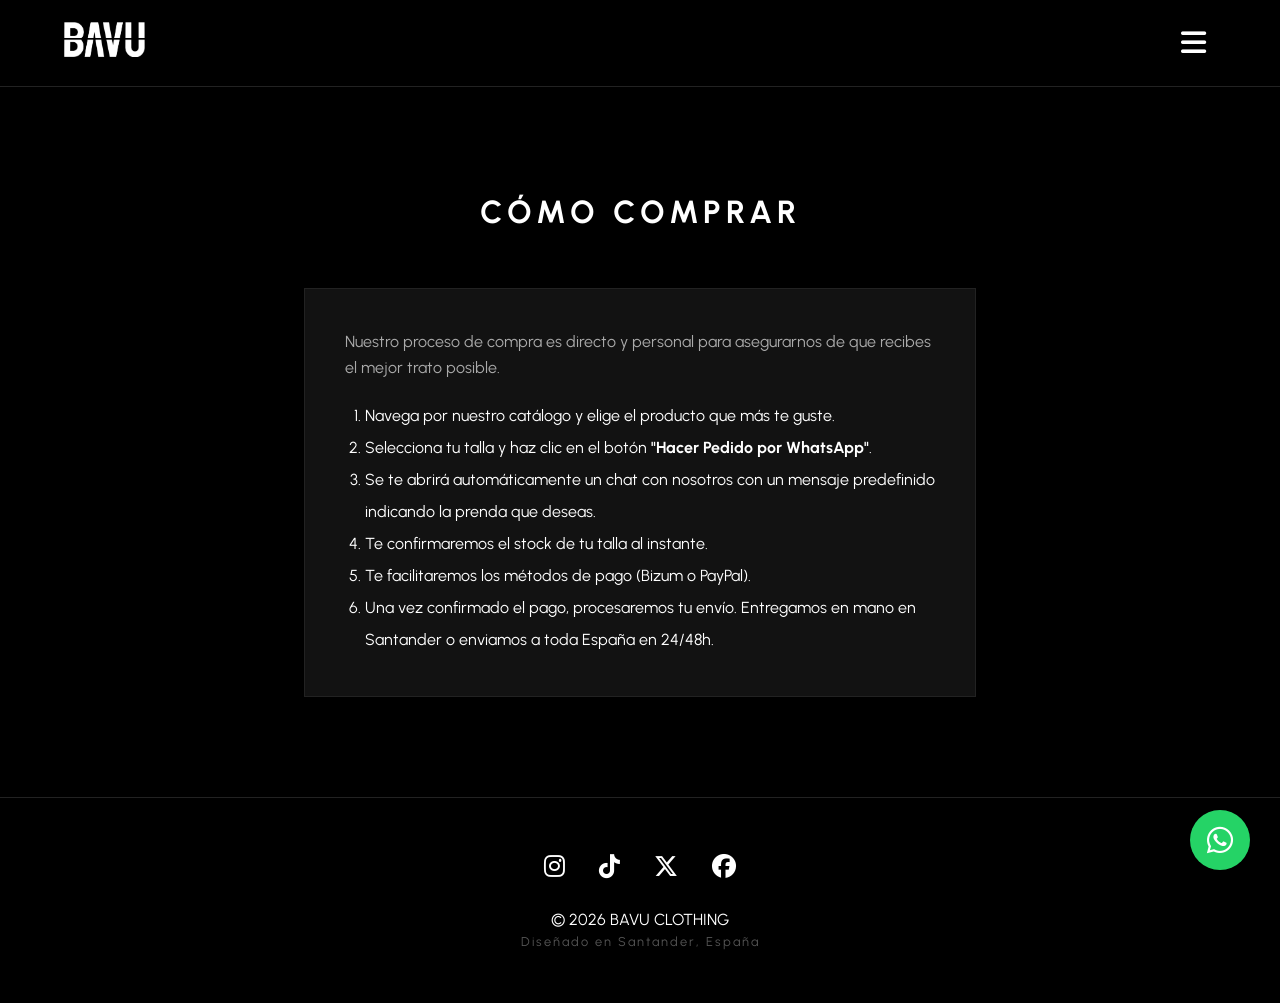
==== como-comprar.html @ c0dbed29 "new structure for the web and more images" ====
<!DOCTYPE html>
<html lang="es">
<head>
    <meta charset="UTF-8">
    <meta name="viewport" content="width=device-width, initial-scale=1.0">
    <title>BAVU | Cómo Comprar</title>
    <link href="https://fonts.googleapis.com/css2?family=Urbanist:wght@300;400;700;900&display=swap" rel="stylesheet">
    <link rel="stylesheet" href="https://cdnjs.cloudflare.com/ajax/libs/font-awesome/6.5.2/css/all.min.css">
    <link rel="stylesheet" href="style.css">
</head>
<body>
    <div id="header-container"></div>

    <main class="container" style="max-width: 800px; padding: 100px 5%;">
        <h1 class="section-title">CÓMO COMPRAR</h1>
        <div style="background: var(--dark-gray); padding: 40px; border: 1px solid #222;">
            <p style="margin-bottom: 20px; color: #aaa;">Nuestro proceso de compra es directo y personal para asegurarnos de que recibes el mejor trato posible.</p>
            <ol style="color: var(--white); padding-left: 20px; line-height: 2;">
                <li>Navega por nuestro catálogo y elige el producto que más te guste.</li>
                <li>Selecciona tu talla y haz clic en el botón <strong>"Hacer Pedido por WhatsApp"</strong>.</li>
                <li>Se te abrirá automáticamente un chat con nosotros con un mensaje predefinido indicando la prenda que deseas.</li>
                <li>Te confirmaremos el stock de tu talla al instante.</li>
                <li>Te facilitaremos los métodos de pago (Bizum o PayPal).</li>
                <li>Una vez confirmado el pago, procesaremos tu envío. Entregamos en mano en Santander o enviamos a toda España en 24/48h.</li>
            </ol>
        </div>
    </main>

    <div id="footer-container"></div>
    <script src="components.js"></script>
    <script>renderHeader('static-nav', false); renderFooter();</script>
</body>
</html>
---- style.css ----
/* --- VARIABLES GLOBALES --- */
:root {
    --black: #000000;
    --dark-gray: #121212;
    --slate: #334155;
    --white: #ffffff;
    --accent: #94a3b8;
}

* {
    margin: 0;
    padding: 0;
    box-sizing: border-box;
}

body {
    font-family: 'Urbanist', sans-serif;
    background-color: var(--black);
    color: var(--white);
    line-height: 1.6;
    overflow-x: hidden;
}

/* --- NAVEGACIÓN --- */
nav {
    padding: 20px 5%;
    display: flex;
    justify-content: space-between;
    align-items: center;
}

.fixed-nav {
    position: fixed;
    width: 100%;
    z-index: 1000;
    background: rgba(0,0,0,0.8);
    backdrop-filter: blur(10px);
}

.static-nav {
    border-bottom: 1px solid #222;
}

.logo {
    display: flex;
    align-items: center;
}

.logo img {
    height: 35px;
    width: auto;
    object-fit: contain;
}

.nav-links a {
    color: var(--white);
    text-decoration: none;
    margin-left: 20px;
    font-weight: 400;
    font-size: 0.9rem;
    text-transform: uppercase;
    letter-spacing: 2px;
}

.back-btn {
    color: var(--accent);
    text-decoration: none;
    font-size: 0.9rem;
    text-transform: uppercase;
    letter-spacing: 2px;
    display: flex;
    align-items: center;
    gap: 8px;
    transition: color 0.3s;
}

.back-btn:hover {
    color: var(--white);
}

/* --- HERO SECTION --- */
.hero {
    min-height: 30vh; 
    padding: 120px 5% 50px;
    display: flex;
    flex-direction: column;
    justify-content: center;
    align-items: center;
    text-align: center;
    background: linear-gradient(rgba(0,0,0,0.6), rgba(0,0,0,0.6)), 
                url('https://images.unsplash.com/photo-1534438327276-14e5300c3a48?q=80&w=2070&auto=format&fit=crop'); 
    background-size: cover;
    background-position: center;
}

.hero-logo {
    width: 100%;
    max-width: 250px;
    height: auto;
    margin-bottom: 15px;
    filter: drop-shadow(0px 5px 15px rgba(0,0,0,0.7)); 
}

.hero p {
    font-size: 1rem;
    letter-spacing: 4px;
    color: var(--accent);
    text-transform: uppercase;
}

/* --- TÍTULOS GENERALES --- */
.section-title {
    text-align: center;
    font-size: 2rem;
    letter-spacing: 5px;
    margin-bottom: 50px;
    text-transform: uppercase;
}

/* --- CATÁLOGO GENERAL --- */
.container {
    padding: 80px 5%;
    max-width: 1300px;
    margin: 0 auto;
}

.grid {
    display: grid;
    grid-template-columns: repeat(auto-fill, minmax(320px, 1fr)); 
    gap: 40px;
    margin-bottom: 5vh;
}

/* --- SECCIONES DIVIDIDAS (ELLAS / ELLOS - Index) --- */
.split-sections {
    width: 80%; 
    max-width: 1600px; 
    margin: 50px auto 5vh;
    display: grid;
    grid-template-columns: 1fr 1fr;
    gap: 40px;
}

.category-col {
    display: flex;
    flex-direction: column;
    gap: 30px;
}

.category-header {
    position: relative;
    height: 380px; 
    display: flex;
    flex-direction: column; /* Cambiado de row a column para que el texto aparezca DEBAJO */
    justify-content: center;
    align-items: center;
    background-color: var(--dark-gray);
    border: 1px solid #222;
    overflow: hidden;
    text-decoration: none;
    color: var(--white);
    transition: border-color 0.3s, transform 0.3s;
    gap: 5px; /* Pequeña separación controlada entre el título y el subtítulo */
}

.category-header:hover {
    border-color: var(--white);
    transform: scale(1.01); 
}

/* Estilos específicos para el nuevo texto "Ver colección" */
.category-header span {
    font-size: 0.85rem;
    font-weight: 300;
    letter-spacing: 4px;
    text-transform: uppercase;
    color: var(--accent);
    z-index: 2;
    transition: color 0.3s ease;
}

.category-header:hover span {
    color: var(--white); /* Se ilumina al pasar el cursor */
}

.header-men {
    background: linear-gradient(rgba(0,0,0,0.4), rgba(0,0,0,0.7)), 
                url('https://images.unsplash.com/photo-1581009146145-b5ef050c2e1e?q=80&w=1000&auto=format&fit=crop');
    background-size: cover;
    background-position: center;
}

.header-women {
    background: linear-gradient(rgba(0,0,0,0.4), rgba(0,0,0,0.7)), 
                url('https://images.unsplash.com/photo-1518310383802-640c2de311b2?q=80&w=1000&auto=format&fit=crop');
    background-size: cover;
    background-position: center;
}

.category-header h2 {
    font-size: 3.5rem; 
    letter-spacing: 15px; 
    text-transform: uppercase;
    z-index: 2;
    font-weight: 900;
    text-shadow: 0 4px 10px rgba(0,0,0,0.5); 
    margin-bottom: 0;
}

.mini-grid {
    display: grid;
    grid-template-columns: repeat(3, 1fr);
    gap: 20px; 
}

/* --- TARJETAS DE PRODUCTO --- */
.product-card {
    background: var(--dark-gray);
    border: 1px solid #222;
    transition: transform 0.3s ease;
    position: relative;
    display: flex;
    flex-direction: column;
}

.product-card:hover {
    transform: translateY(-5px);
    border-color: var(--slate);
}

.product-img {
    width: 100%;
    aspect-ratio: 1 / 1; 
    height: auto;
    object-fit: cover;
    filter: grayscale(20%);
}

.product-card .product-info {
    padding: 15px 10px;
    text-align: center;
    display: flex;
    flex-direction: column;
    justify-content: space-between;
    flex-grow: 1;
}

.product-card .product-info h3 {
    font-size: 0.9rem;
    letter-spacing: 1px;
    margin-bottom: 10px;
    text-transform: uppercase;
    line-height: 1.2;
}

.price {
    color: var(--accent);
    font-weight: 700;
    margin-bottom: 15px;
    display: block;
    font-size: 0.9rem;
}

.btn-order {
    display: inline-block;
    padding: 10px 15px;
    background: var(--white);
    color: var(--black);
    text-decoration: none;
    font-weight: 700;
    text-transform: uppercase;
    letter-spacing: 1px;
    font-size: 0.75rem;
    width: 100%;
    transition: background 0.3s;
    margin-top: auto;
}

.btn-order:hover {
    background: var(--accent);
}

/* --- PROCESO DE COMPRA --- */
.steps {
    background: var(--dark-gray);
    padding: 60px 5%;
    margin-top: 50px;
}

.steps-grid {
    display: grid;
    grid-template-columns: repeat(auto-fit, minmax(200px, 1fr));
    gap: 30px;
    text-align: center;
}

.step i {
    font-size: 2rem;
    color: var(--accent);
    margin-bottom: 20px;
}

.step h4 {
    margin-bottom: 10px;
    letter-spacing: 2px;
}

.step p {
    font-size: 0.9rem;
    color: #888;
}

/* --- PRODUCTO LAYOUT (Detalle) --- */
.product-container { max-width: 1200px; margin: 50px auto; padding: 0 5%; display: grid; grid-template-columns: 1fr 1fr; gap: 60px; }
.gallery { display: flex; flex-direction: column; gap: 15px; }
.main-image { width: 100%; height: auto; aspect-ratio: 4/5; object-fit: cover; background: var(--dark-gray); border: 1px solid #222; cursor: zoom-in; transition: filter 0.3s; }
.main-image:hover { filter: brightness(1.1); }
.thumbnails { display: grid; grid-template-columns: repeat(3, 1fr); gap: 15px; }
.thumb { width: 100%; aspect-ratio: 1/1; object-fit: cover; background: var(--dark-gray); border: 1px solid #222; cursor: pointer; transition: all 0.3s; filter: grayscale(40%) brightness(0.8); }
.thumb:hover, .thumb.active-thumb { border-color: var(--white); filter: grayscale(0%) brightness(1); }
.product-container .product-info { display: flex; flex-direction: column; }
.breadcrumb { font-size: 0.8rem; color: #666; text-transform: uppercase; letter-spacing: 2px; margin-bottom: 20px; }
.product-title { font-size: 2.5rem; font-weight: 900; text-transform: uppercase; letter-spacing: 2px; margin-bottom: 10px; line-height: 1.1; }
.product-price { font-size: 1.5rem; color: var(--accent); font-weight: 700; margin-bottom: 30px; }
.product-description { color: #aaa; font-size: 1rem; margin-bottom: 40px; font-weight: 300; }
.color-section { margin-bottom: 25px; }
.color-section h4 { text-transform: uppercase; letter-spacing: 2px; font-size: 0.9rem; margin-bottom: 15px; }
.color-name-label { color: var(--accent); font-weight: normal; }
.colors { display: flex; gap: 12px; }
.color-circle { width: 32px; height: 32px; border-radius: 50%; cursor: pointer; border: 2px solid var(--black); box-shadow: 0 0 0 1px #444; transition: all 0.2s ease; }
.color-circle.active { box-shadow: 0 0 0 2px var(--white); }
.size-section { margin-bottom: 40px; }
.size-section h4 { text-transform: uppercase; letter-spacing: 2px; font-size: 0.9rem; margin-bottom: 15px; }
.sizes { display: flex; gap: 10px; flex-wrap: wrap; }
.size-box { width: 50px; height: 50px; display: flex; justify-content: center; align-items: center; border: 1px solid #333; cursor: pointer; font-weight: 700; transition: all 0.3s; }
.size-box:hover { border-color: #888; }
.size-box.active { background: var(--white); color: var(--black); border-color: var(--white); }
.details-list { margin-top: 50px; border-top: 1px solid #222; }
.detail-item { padding: 20px 0; border-bottom: 1px solid #222; display: flex; justify-content: space-between; align-items: center; cursor: pointer; text-transform: uppercase; letter-spacing: 1px; font-size: 0.9rem; color: #ddd; }
.detail-item i { color: var(--accent); }
.lightbox { display: none; position: fixed; z-index: 2000; left: 0; top: 0; width: 100%; height: 100%; background-color: rgba(0, 0, 0, 0.92); backdrop-filter: blur(5px); justify-content: center; align-items: center; opacity: 0; transition: opacity 0.3s ease; }
.lightbox.show { display: flex; opacity: 1; }
.lightbox-content { max-width: 90%; max-height: 90vh; object-fit: contain; border: 1px solid #222; box-shadow: 0 10px 30px rgba(0,0,0,0.5); }
.close-lightbox { position: absolute; top: 30px; right: 40px; color: white; font-size: 40px; font-weight: bold; cursor: pointer; transition: color 0.3s; }
.close-lightbox:hover { color: var(--accent); }

/* --- FOOTER --- */
footer {
    padding: 50px 5%;
    text-align: center;
    border-top: 1px solid #222;
}
.social-links { 
    margin-bottom: 20px; 
    color: #ffffff;
    text-decoration: none;
}
.social-links a { 
    color: #ffffff; 
    font-size: 1.5rem; 
    margin: 0 15px; 
    transition: color 0.3s; 
}
.social-links a:hover { 
    color: var(--accent); 
}

.location { font-size: 0.8rem; color: #555; letter-spacing: 2px; }

.whatsapp-float {
    position: fixed;
    bottom: 30px;
    right: 30px;
    background: #25d366;
    color: white;
    width: 60px;
    height: 60px;
    border-radius: 50%;
    display: flex;
    justify-content: center;
    align-items: center;
    font-size: 30px;
    box-shadow: 0 4px 10px rgba(0,0,0,0.3);
    z-index: 1000;
    text-decoration: none;
}

/* --- RESPONSIVE COMBINADO --- */
@media (max-width: 1024px) {
    .split-sections {
        width: 90%; 
        grid-template-columns: 1fr; 
    }
}

@media (max-width: 900px) {
    .product-container { grid-template-columns: 1fr; gap: 40px; margin: 30px auto; }
}

@media (max-width: 768px) {
    .hero-logo { max-width: 200px; }
    .nav-links { display: none; }
}

@media (max-width: 600px) {
    .split-sections {
        width: 95%;
    }
    .mini-grid {
        grid-template-columns: 1fr; 
        gap: 30px; 
    }
}

/* --- MENÚ LATERAL (SIDEBAR) --- */
.hamburger-menu {
    font-size: 1.8rem;
    color: var(--white);
    cursor: pointer;
    transition: color 0.3s;
    margin-right: 10px;
}
.hamburger-menu:hover { color: var(--accent); }

/* Fondo oscuro detrás del menú */
.menu-overlay {
    position: fixed;
    top: 0; left: 0; width: 100%; height: 100%;
    background: rgba(0,0,0,0.6);
    backdrop-filter: blur(3px);
    z-index: 1999;
    opacity: 0;
    pointer-events: none;
    transition: opacity 0.3s ease;
}
.menu-overlay.active {
    opacity: 1;
    pointer-events: auto;
}

/* Contenedor del menú que desliza */
.side-menu {
    position: fixed;
    top: 0;
    right: -350px; /* Empieza escondido fuera de la pantalla */
    width: 300px;
    max-width: 80%; /* Para que en móviles muy pequeños no ocupe todo */
    height: 100vh;
    background: var(--dark-gray);
    border-left: 1px solid #222;
    z-index: 2000;
    display: flex;
    flex-direction: column;
    padding: 80px 30px 30px;
    box-shadow: -5px 0 15px rgba(0,0,0,0.5);
    transition: right 0.4s cubic-bezier(0.77, 0.2, 0.05, 1.0); /* Animación suave */
}
.side-menu.active {
    right: 0; /* Entra en la pantalla */
}

/* Botón de cerrar (la X) */
.close-menu {
    position: absolute;
    top: 20px;
    right: 30px;
    font-size: 2.5rem;
    color: var(--white);
    cursor: pointer;
    transition: color 0.3s;
}
.close-menu:hover { color: var(--accent); }

/* Enlaces del menú lateral */
.side-menu-content {
    display: flex;
    flex-direction: column;
    gap: 20px;
    margin-top: 10px;
}
.side-menu-content a {
    color: var(--white);
    text-decoration: none;
    font-size: 1.2rem;
    font-weight: 700;
    letter-spacing: 3px;
    text-transform: uppercase;
    transition: color 0.3s, padding-left 0.3s;
    border-bottom: 1px solid #222;
    padding-bottom: 15px;
}
.side-menu-content a:hover { 
    color: var(--accent);
    padding-left: 10px; /* Pequeño efecto de desplazamiento al pasar el ratón */
}

/* --- PRODUCTOS RELACIONADOS --- */
.related-section {
    margin-top: 80px;
    border-top: 1px solid #222;
    padding-top: 50px;
}
.related-section h3 {
    font-size: 1.8rem;
    text-align: center;
    margin-bottom: 40px;
    letter-spacing: 3px;
    text-transform: uppercase;
}

/* --- CENTRADO EN MÓVIL (Corrección) --- */
@media (max-width: 600px) {
    .grid {
        grid-template-columns: 1fr;
        justify-items: center; /* Esto fuerza a que se centren en móviles */
        gap: 30px;
    }
    .product-card {
        width: 100%;
        max-width: 350px; /* Evita que la tarjeta ocupe márgenes feos */
    }
}

/* --- NAVEGACIÓN UNIFICADA (Añade/Reemplaza esto al principio del css de navegación) --- */
nav {
    padding: 20px 5%;
    display: flex;
    justify-content: space-between;
    align-items: center;
}
.logo { flex: 1; }
.back-btn { flex: 1; text-align: center; } /* Si hay botón atrás */
.hamburger-menu {
    flex: 1;
    text-align: right;
    font-size: 1.8rem;
    color: var(--white);
    cursor: pointer;
    transition: color 0.3s;
}

/* --- CARRUSEL DE PRODUCTOS RELACIONADOS --- */
.carousel-container {
    width: 100%;
    overflow-x: auto;
    scroll-behavior: smooth;
    padding-bottom: 20px;
    -ms-overflow-style: none; /* IE y Edge */
    scrollbar-width: thin; /* Firefox */
}
.carousel-container::-webkit-scrollbar {
    height: 6px;
}
.carousel-container::-webkit-scrollbar-thumb {
    background: #333;
    border-radius: 4px;
}
.carousel {
    display: flex;
    gap: 20px;
    width: max-content;
}
.carousel .product-card {
    width: 280px; /* Ancho fijo para las tarjetas del carrusel */
    flex-shrink: 0;
}

/* --- RESPONSIVE Y CENTRADO EN MÓVIL --- */
@media (max-width: 1024px) {
    .split-sections { width: 90%; grid-template-columns: 1fr; }
}

@media (max-width: 900px) {
    .product-container { grid-template-columns: 1fr; gap: 40px; margin: 30px auto; }
}

@media (max-width: 600px) {
    .split-sections { width: 95%; }
    .mini-grid { grid-template-columns: 1fr; gap: 30px; }
    
    /* CENTRADO DE LOS PRODUCTOS EN MÓVIL */
    .grid {
        grid-template-columns: 1fr;
        justify-items: center; /* Alinea los elementos al centro de su celda */
        gap: 30px;
    }
    .product-card {
        width: 100%;
        max-width: 320px; /* Controla el tamaño máximo para que no se vea desproporcionado */
        margin: 0 auto; /* Asegura el centrado */
    }
}
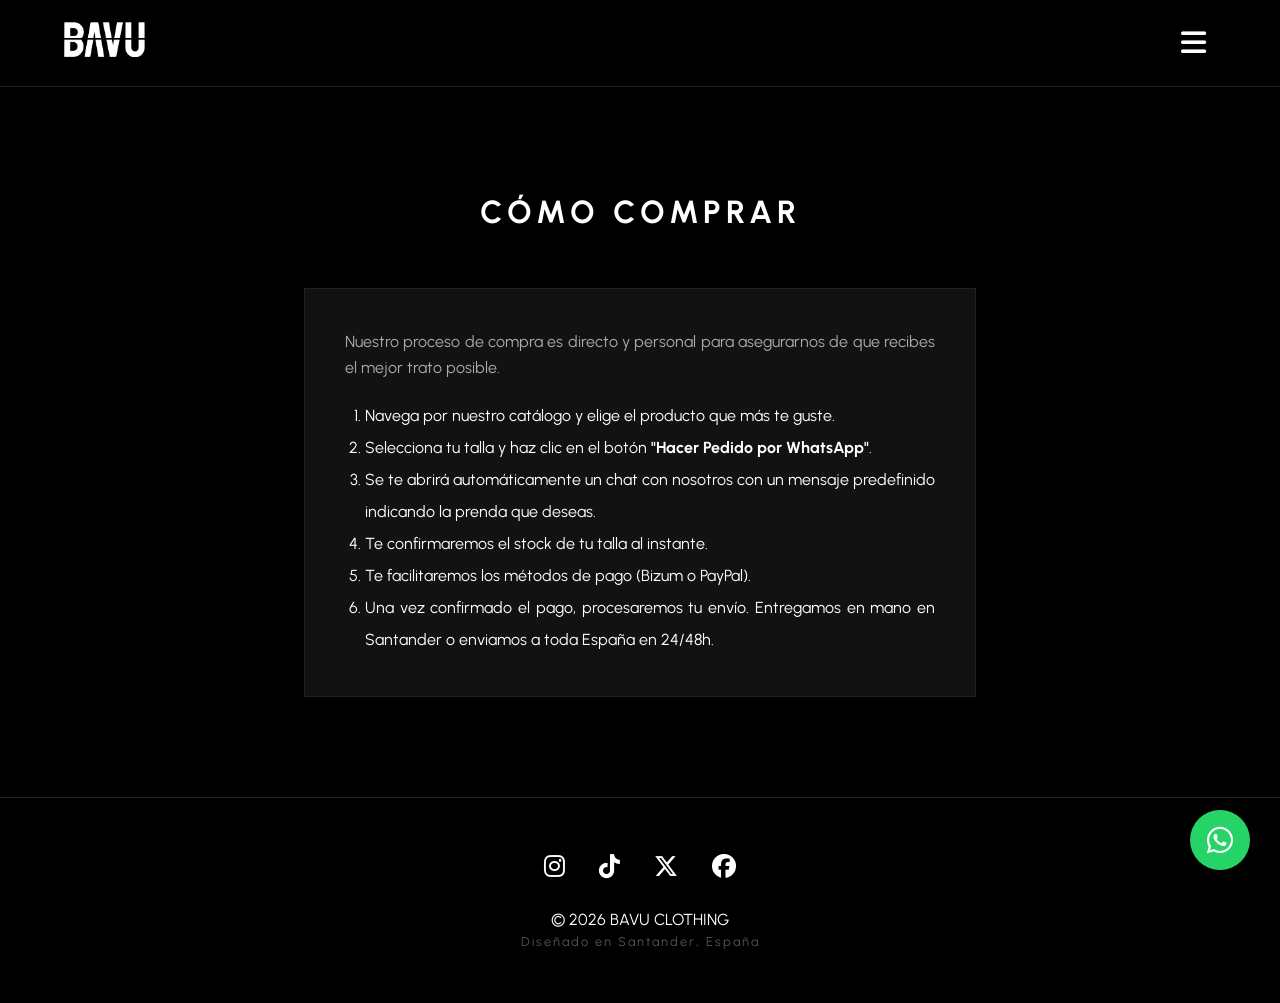
==== commit e393ea2d: "adding data for csv" ====
--- a/como-comprar.html
+++ b/como-comprar.html
@@ -14,8 +14,8 @@
     <main class="container" style="max-width: 800px; padding: 100px 5%;">
         <h1 class="section-title">CÓMO COMPRAR</h1>
         <div style="background: var(--dark-gray); padding: 40px; border: 1px solid #222;">
-            <p style="margin-bottom: 20px; color: #aaa;">Nuestro proceso de compra es directo y personal para asegurarnos de que recibes el mejor trato posible.</p>
-            <ol style="color: var(--white); padding-left: 20px; line-height: 2;">
+            <p style="margin-bottom: 20px; color: #aaa; text-align: justify">Nuestro proceso de compra es directo y personal para asegurarnos de que recibes el mejor trato posible.</p>
+            <ol style="color: var(--white); text-align: justify; padding-left: 20px; line-height: 2;">
                 <li>Navega por nuestro catálogo y elige el producto que más te guste.</li>
                 <li>Selecciona tu talla y haz clic en el botón <strong>"Hacer Pedido por WhatsApp"</strong>.</li>
                 <li>Se te abrirá automáticamente un chat con nosotros con un mensaje predefinido indicando la prenda que deseas.</li>
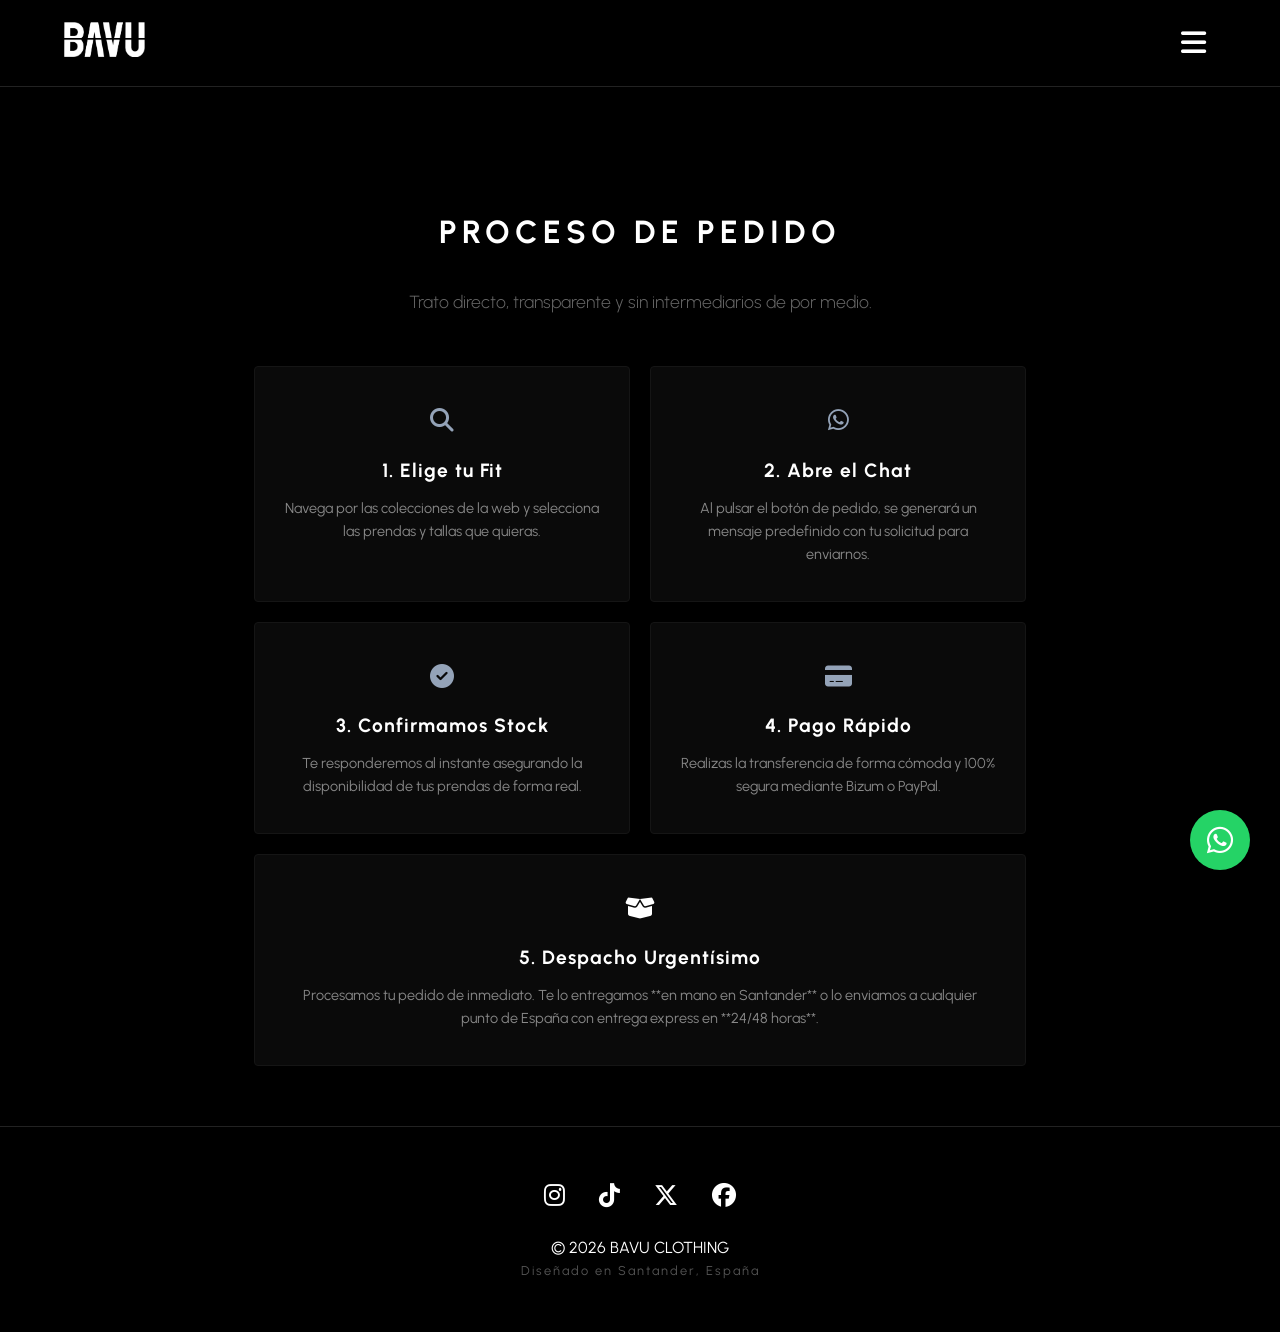
==== commit a2542117: "adding more data and re-structuring the web style" ====
--- a/como-comprar.html
+++ b/como-comprar.html
@@ -4,6 +4,8 @@
     <meta charset="UTF-8">
     <meta name="viewport" content="width=device-width, initial-scale=1.0">
     <title>BAVU | Cómo Comprar</title>
+    <link rel="preconnect" href="https://fonts.googleapis.com">
+    <link rel="preconnect" href="https://fonts.gstatic.com" crossorigin>
     <link href="https://fonts.googleapis.com/css2?family=Urbanist:wght@300;400;700;900&display=swap" rel="stylesheet">
     <link rel="stylesheet" href="https://cdnjs.cloudflare.com/ajax/libs/font-awesome/6.5.2/css/all.min.css">
     <link rel="stylesheet" href="style.css">
@@ -11,23 +13,45 @@
 <body>
     <div id="header-container"></div>
 
-    <main class="container" style="max-width: 800px; padding: 100px 5%;">
-        <h1 class="section-title">CÓMO COMPRAR</h1>
-        <div style="background: var(--dark-gray); padding: 40px; border: 1px solid #222;">
-            <p style="margin-bottom: 20px; color: #aaa; text-align: justify">Nuestro proceso de compra es directo y personal para asegurarnos de que recibes el mejor trato posible.</p>
-            <ol style="color: var(--white); text-align: justify; padding-left: 20px; line-height: 2;">
-                <li>Navega por nuestro catálogo y elige el producto que más te guste.</li>
-                <li>Selecciona tu talla y haz clic en el botón <strong>"Hacer Pedido por WhatsApp"</strong>.</li>
-                <li>Se te abrirá automáticamente un chat con nosotros con un mensaje predefinido indicando la prenda que deseas.</li>
-                <li>Te confirmaremos el stock de tu talla al instante.</li>
-                <li>Te facilitaremos los métodos de pago (Bizum o PayPal).</li>
-                <li>Una vez confirmado el pago, procesaremos tu envío. Entregamos en mano en Santander o enviamos a toda España en 24/48h.</li>
-            </ol>
+    <main class="container buy-process-layout">
+        <h1 class="section-title">PROCESO DE PEDIDO</h1>
+        <p class="subtitle-page">Trato directo, transparente y sin intermediarios de por medio.</p>
+        
+        <div class="steps-grid">
+            <div class="step-card">
+                <div class="step-icon"><i class="fa-solid fa-magnifying-glass"></i></div>
+                <h3>1. Elige tu Fit</h3>
+                <p>Navega por las colecciones de la web y selecciona las prendas y tallas que quieras.</p>
+            </div>
+
+            <div class="step-card">
+                <div class="step-icon"><i class="fa-brand fa-whatsapp"><i class="fa-brands fa-whatsapp"></i></i></div>
+                <h3>2. Abre el Chat</h3>
+                <p>Al pulsar el botón de pedido, se generará un mensaje predefinido con tu solicitud para enviarnos.</p>
+            </div>
+
+            <div class="step-card">
+                <div class="step-icon"><i class="fa-solid fa-circle-check"></i></div>
+                <h3>3. Confirmamos Stock</h3>
+                <p>Te responderemos al instante asegurando la disponibilidad de tus prendas de forma real.</p>
+            </div>
+
+            <div class="step-card">
+                <div class="step-icon"><i class="fa-solid fa-credit-card"></i></div>
+                <h3>4. Pago Rápido</h3>
+                <p>Realizas la transferencia de forma cómoda y 100% segura mediante Bizum o PayPal.</p>
+            </div>
+
+            <div class="step-card" style="grid-column: 1 / -1;">
+                <div class="step-icon" style="color: #fff;"><i class="fa-solid fa-box-open"></i></div>
+                <h3>5. Despacho Urgentísimo</h3>
+                <p>Procesamos tu pedido de inmediato. Te lo entregamos **en mano en Santander** o lo enviamos a cualquier punto de España con entrega express en **24/48 horas**.</p>
+            </div>
         </div>
     </main>
 
     <div id="footer-container"></div>
     <script src="components.js"></script>
-    <script>renderHeader('static-nav', false); renderFooter();</script>
+    <script>renderHeader('static-nav'); renderFooter();</script>
 </body>
 </html>
--- a/style.css
+++ b/style.css
@@ -322,7 +322,7 @@
 .breadcrumb { font-size: 0.8rem; color: #666; text-transform: uppercase; letter-spacing: 2px; margin-bottom: 20px; }
 .product-title { font-size: 2.5rem; font-weight: 900; text-transform: uppercase; letter-spacing: 2px; margin-bottom: 10px; line-height: 1.1; }
 .product-price { font-size: 1.5rem; color: var(--accent); font-weight: 700; margin-bottom: 30px; }
-.product-description { color: #aaa; font-size: 1rem; margin-bottom: 40px; font-weight: 300; }
+.product-description { color: #aaa; white-space: pre-line; font-size: 1rem; margin-bottom: 40px; font-weight: 300; }
 .color-section { margin-bottom: 25px; }
 .color-section h4 { text-transform: uppercase; letter-spacing: 2px; font-size: 0.9rem; margin-bottom: 15px; }
 .color-name-label { color: var(--accent); font-weight: normal; }
@@ -589,4 +589,123 @@
         max-width: 320px; /* Controla el tamaño máximo para que no se vea desproporcionado */
         margin: 0 auto; /* Asegura el centrado */
     }
+}
+
+/* ==========================================================================
+   NUEVOS COMPONENTES SASS-LIKE (Añadir al final de style.css)
+   ========================================================================== */
+
+/* 1. Botón Volver de Página Interna */
+.back-link-action {
+    grid-column: 1 / -1;
+    display: inline-flex;
+    align-items: center;
+    gap: 8px;
+    color: var(--accent);
+    text-decoration: none;
+    font-size: 0.9rem;
+    font-weight: 700;
+    transition: color 0.2s ease;
+    margin-bottom: 20px;
+    width: fit-content;
+}
+
+.back-link-action:hover {
+    color: var(--white);
+}
+
+/* 2. Acordeón / Bloques Técnicos de Producto */
+.product-spec-accordion {
+    margin: 25px 0;
+    border-top: 1px solid #1a1a1a;
+}
+
+.spec-block {
+    padding: 15px 0;
+    border-bottom: 1px solid #1a1a1a;
+}
+
+.spec-block h5 {
+    font-size: 0.95rem;
+    font-weight: 700;
+    color: var(--white);
+    margin-bottom: 6px;
+    display: flex;
+    align-items: center;
+    gap: 10px;
+    letter-spacing: 1px;
+}
+
+.spec-block h5 i {
+    color: var(--accent);
+    font-size: 0.85rem;
+}
+
+.spec-block p {
+    font-size: 0.85rem;
+    color: #888;
+    line-height: 1.5;
+}
+
+/* 3. Diseño de la Página de Proceso de Compra (Cómo Comprar) */
+.buy-process-layout {
+    max-width: 900px !important;
+    padding: 120px 5% 60px 5%;
+}
+
+.subtitle-page {
+    text-align: center;
+    color: #666;
+    margin-top: -20px;
+    margin-bottom: 50px;
+    font-size: 1.1rem;
+    font-weight: 300;
+}
+
+.steps-grid {
+    display: grid;
+    grid-template-columns: repeat(2, 1fr);
+    gap: 20px;
+}
+
+.step-card {
+    background: #0a0a0a;
+    border: 1px solid #151515;
+    padding: 35px 30px;
+    border-radius: 4px;
+    transition: transform 0.2s ease, border-color 0.2s ease;
+}
+
+.step-card:hover {
+    border-color: #333;
+    transform: translateY(-2px);
+}
+
+.step-icon {
+    font-size: 1.5rem;
+    color: var(--accent);
+    margin-bottom: 15px;
+}
+
+.step-card h3 {
+    font-size: 1.2rem;
+    font-weight: 700;
+    margin-bottom: 10px;
+    letter-spacing: 1px;
+}
+
+.step-card p {
+    font-size: 0.9rem;
+    color: #888;
+    line-height: 1.6;
+}
+
+/* Ajuste Responsivo para Pasos */
+@media (max-width: 768px) {
+    .steps-grid {
+        grid-template-columns: 1fr;
+    }
+    .buy-process-layout {
+        padding-top: 100px;
+    }
 }
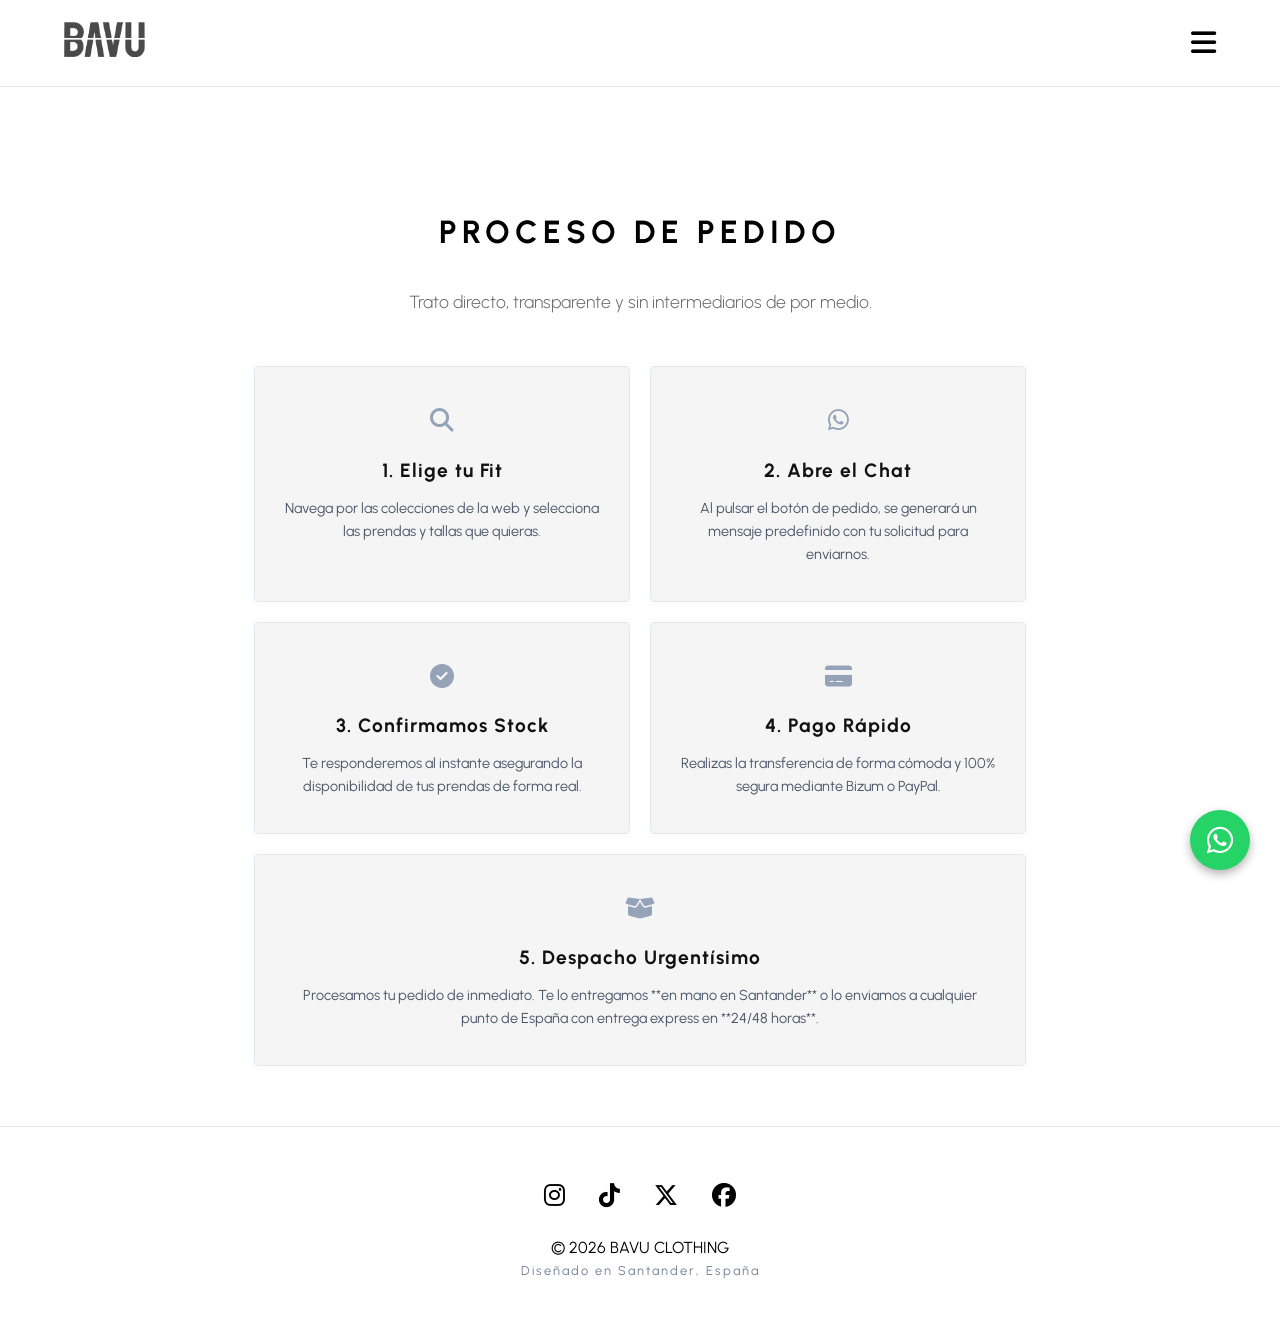
==== commit c052b100: "solving some problems with light version" ====
--- a/como-comprar.html
+++ b/como-comprar.html
@@ -25,7 +25,7 @@
             </div>
 
             <div class="step-card">
-                <div class="step-icon"><i class="fa-brand fa-whatsapp"><i class="fa-brands fa-whatsapp"></i></i></div>
+                <div class="step-icon"><i class="fa-brands fa-whatsapp"></i></div>
                 <h3>2. Abre el Chat</h3>
                 <p>Al pulsar el botón de pedido, se generará un mensaje predefinido con tu solicitud para enviarnos.</p>
             </div>
@@ -43,7 +43,7 @@
             </div>
 
             <div class="step-card" style="grid-column: 1 / -1;">
-                <div class="step-icon" style="color: #fff;"><i class="fa-solid fa-box-open"></i></div>
+                <div class="step-icon"><i class="fa-solid fa-box-open"></i></div>
                 <h3>5. Despacho Urgentísimo</h3>
                 <p>Procesamos tu pedido de inmediato. Te lo entregamos **en mano en Santander** o lo enviamos a cualquier punto de España con entrega express en **24/48 horas**.</p>
             </div>
--- a/style.css
+++ b/style.css
@@ -1,10 +1,120 @@
-/* --- VARIABLES GLOBALES --- */
+/* --- VARIABLES GLOBALES Y SEMÁNTICA DE TEMA --- */
 :root {
     --black: #000000;
     --dark-gray: #121212;
     --slate: #334155;
     --white: #ffffff;
     --accent: #94a3b8;
+
+    /* Tema por Defecto (Modo Oscuro) */
+    --bg-body: var(--black);
+    --text-body: #b5b5b5;
+    --bg-card: var(--dark-gray);
+    --border-color: #222222;
+    --border-spec: #1a1a1a;
+    --nav-bg: rgba(0, 0, 0, 0.8);
+    --btn-bg: var(--white);
+    --btn-text: var(--black);
+    --logo-filter: invert(1);
+
+    /* 📸 Imágenes de fondo para Modo Oscuro (Con capas oscuras) */
+    --hero-bg: linear-gradient(rgba(0,0,0,0.6), rgba(0,0,0,0.6)), url('https://images.unsplash.com/photo-1534438327276-14e5300c3a48?q=80&w=2070&auto=format&fit=crop');
+    --bg-women: linear-gradient(rgba(0,0,0,0.4), rgba(0,0,0,0.7)), url('https://images.unsplash.com/photo-1518310383802-640c2de311b2?q=80&w=1000&auto=format&fit=crop');
+    --bg-men: linear-gradient(rgba(0,0,0,0.4), rgba(0,0,0,0.7)), url('https://images.unsplash.com/photo-1581009146145-b5ef050c2e1e?q=80&w=1000&auto=format&fit=crop');
+    --bg-todo: linear-gradient(rgba(0,0,0,0.5), rgba(0,0,0,0.8)), url('https://images.unsplash.com/photo-1517838277536-f5f99be501cd?q=80&w=1000&auto=format&fit=crop');
+}
+
+/* Detección automática del Modo Claro del Sistema */
+@media (prefers-color-scheme: light) {
+    :root {
+        --bg-body: #ffffff;
+        --text-body: #000000;
+        --bg-card: #f5f5f5; /* 🌟 Blanco roto / Gris premium para las tarjetas */
+        --border-color: #e2e8f0;
+        --border-spec: #e2e8f0;
+        --nav-bg: rgba(255, 255, 255, 0.85);
+        --btn-bg: #000000;
+        --btn-text: #ffffff;
+        --logo-filter: none;
+
+        --hero-bg: linear-gradient(rgba(255,255,255,0.4), rgba(255,255,255,0.4)), url('https://images.unsplash.com/photo-1540497077202-7c8a3999166f?q=80&w=2070&auto=format&fit=crop');
+        --bg-women: linear-gradient(rgba(255,255,255,0.3), rgba(255,255,255,0.5)), url('https://images.unsplash.com/photo-1518611012118-696072aa579a?q=80&w=1000&auto=format&fit=crop');
+        --bg-men: linear-gradient(rgba(255,255,255,0.3), rgba(255,255,255,0.5)), url('https://images.unsplash.com/photo-1517838277536-f5f99be501cd?q=80&w=1000&auto=format&fit=crop');
+        --bg-todo: linear-gradient(rgba(255,255,255,0.5), rgba(255,255,255,0.7)), url('https://images.unsplash.com/photo-1571902943202-507ec2618e8f?q=80&w=1000&auto=format&fit=crop');
+    }
+
+    /* 🌟 Corrección completa de elementos internos de la tarjeta en Modo Claro */
+    .product-card {
+        background: var(--bg-card) !important;
+        border-color: var(--border-color) !important;
+    }
+    .product-card .product-info h3 {
+        color: #111111 !important; /* Título en negro puro */
+    }
+    .product-card .price {
+        color: #555555 !important; /* Precio en gris oscuro estético */
+    }
+    .product-card .btn-order {
+        background: #ffffff !important; /* Botón pasa a ser negro sólido */
+        color: #000000 !important;      /* Texto del botón en blanco */
+    }
+    .product-card .btn-order:hover {
+        background: #222222 !important; /* Efecto hover elegante */
+    }
+    .side-menu {
+        background: var(--bg-body) !important; /* Cambia a fondo blanco limpio */
+        border-left: 1px solid var(--border-color) !important; /* Borde sutil y fino */
+        box-shadow: -5px 0 25px rgba(0, 0, 0, 0.05) !important; /* Sombra suavizada muy premium */
+    }
+    
+    /* La 'X' de cerrar el menú pasa a ser oscura */
+    .close-menu {
+        color: var(--text-body) !important;
+    }
+    .close-menu:hover {
+        color: var(--accent) !important;
+    }
+
+    /* Enlaces de navegación internos del menú */
+    .side-menu-content a {
+        color: var(--text-body) !important; /* Textos de secciones pasan a negro */
+        border-bottom: 1px solid var(--border-color) !important; /* Líneas divisorias en gris claro */
+    }
+    .side-menu-content a:hover {
+        color: var(--accent) !important;
+        padding-left: 10px;
+    }
+    .step-card {
+        background: var(--bg-card) !important; /* Pasa a ser el fondo gris premium claro (#f5f5f5) */
+        border-color: var(--border-color) !important; /* Línea divisoria gris clara sutil */
+    }
+    
+    .step-card h3 {
+        color: #111111 !important; /* Títulos de los pasos en negro puro para máxima legibilidad */
+    }
+    
+    .step-card p {
+        color: #4a5568 !important; /* Texto descriptivo en un gris oscuro suave muy estético */
+    }
+    .about-card {
+        background: var(--bg-card) !important; /* El fondo pasa a blanco premium limpio */
+        border: 1px solid var(--border-color) !important; /* Borde sutil a juego */
+        padding: 40px 30px; /* Mantiene el espaciado interno elegante */
+        border-radius: 4px;
+    }
+    
+    .about-card h2, .about-card h3, .about-card h4 {
+        color: #111111 !important; /* El título "Fuerza Bruta & Estética" resalta en negro puro */
+    }
+    
+    .about-card p {
+        color: #4a5568 !important; /* Los párrafos pasan a un gris oscuro limpio y ultra legible */
+    }
+    .size-box.active {
+        background: #000000 !important;   /* Pasa a ser un bloque negro sólido */
+        color: #ffffff !important;        /* Texto en blanco puro para romper el contraste */
+        border-color: #000000 !important; /* Mantiene la estructura del marco definida */
+    }
 }
 
 * {
@@ -15,41 +125,77 @@
 
 body {
     font-family: 'Urbanist', sans-serif;
-    background-color: var(--black);
-    color: var(--white);
+    background-color: var(--bg-body);
+    color: var(--text-body);
     line-height: 1.6;
     overflow-x: hidden;
-}
-
-/* --- NAVEGACIÓN --- */
-nav {
-    padding: 20px 5%;
-    display: flex;
-    justify-content: space-between;
-    align-items: center;
-}
-
+    transition: background-color 0.3s ease, color 0.3s ease;
+}
+
+/* --- ACTUALIZACIÓN DE SELECTORES PARA SOPORTE DE VARIABLES --- */
 .fixed-nav {
     position: fixed;
     width: 100%;
     z-index: 1000;
-    background: rgba(0,0,0,0.8);
+    background: var(--nav-bg);
     backdrop-filter: blur(10px);
 }
-
 .static-nav {
-    border-bottom: 1px solid #222;
-}
-
-.logo {
-    display: flex;
-    align-items: center;
-}
-
+    border-bottom: 1px solid var(--border-color);
+}
 .logo img {
     height: 35px;
     width: auto;
     object-fit: contain;
+    filter: var(--logo-filter);
+    transition: filter 0.3s ease;
+}
+.category-header {
+    background-color: var(--bg-card);
+    border: 1px solid var(--border-color);
+    color: var(--text-body);
+}
+.product-card {
+    background: var(--bg-card);
+    border: 1px solid var(--border-color);
+}
+.btn-order {
+    background: var(--btn-bg);
+    color: var(--btn-text);
+}
+.steps {
+    background: var(--bg-card);
+}
+.main-image, .thumb {
+    background: var(--bg-card);
+    border: 1px solid var(--border-color);
+}
+.details-list, .detail-item {
+    border-color: var(--border-color);
+}
+.step-card {
+    background: var(--bg-card);
+    border: 1px solid var(--border-color);
+}
+.product-spec-accordion, .spec-block {
+    border-color: var(--border-spec);
+}
+
+/* --- AJUSTES EXTRA DE CONTRASTE PARA MODO CLARO --- */
+@media (prefers-color-scheme: light) {
+    .product-description, .step p, .spec-block p, .price, .category-header span {
+        color: #4a5568 !important;
+        margin-top: 2.5vh;
+    }
+    .breadcrumb, .location {
+        color: #718096 !important;
+    }
+    .detail-item, .side-menu-content a {
+        color: #1a202c !important;
+    }
+    .category-header:hover span {
+        color: #000000 !important;
+    }
 }
 
 .nav-links a {
@@ -87,8 +233,7 @@
     justify-content: center;
     align-items: center;
     text-align: center;
-    background: linear-gradient(rgba(0,0,0,0.6), rgba(0,0,0,0.6)), 
-                url('https://images.unsplash.com/photo-1534438327276-14e5300c3a48?q=80&w=2070&auto=format&fit=crop'); 
+    background: var(--hero-bg); /* Cambiado a variable */
     background-size: cover;
     background-position: center;
 }
@@ -141,6 +286,13 @@
     gap: 40px;
 }
 
+/* Corrección de la tarjeta 'TODO' del index para que también sea dinámica */
+.split-sections .category-col:last-child .category-header {
+    background: var(--bg-todo) !important;
+    background-size: cover !important;
+    background-position: center !important;
+}
+
 .category-col {
     display: flex;
     flex-direction: column;
@@ -155,7 +307,7 @@
     justify-content: center;
     align-items: center;
     background-color: var(--dark-gray);
-    border: 1px solid #222;
+    /*border: 1px solid #222;*/
     overflow: hidden;
     text-decoration: none;
     color: var(--white);
@@ -184,15 +336,13 @@
 }
 
 .header-men {
-    background: linear-gradient(rgba(0,0,0,0.4), rgba(0,0,0,0.7)), 
-                url('https://images.unsplash.com/photo-1581009146145-b5ef050c2e1e?q=80&w=1000&auto=format&fit=crop');
+    background: var(--bg-men); /* Cambiado a variable */
     background-size: cover;
     background-position: center;
 }
 
 .header-women {
-    background: linear-gradient(rgba(0,0,0,0.4), rgba(0,0,0,0.7)), 
-                url('https://images.unsplash.com/photo-1518310383802-640c2de311b2?q=80&w=1000&auto=format&fit=crop');
+    background: var(--bg-women); /* Cambiado a variable */
     background-size: cover;
     background-position: center;
 }
@@ -322,7 +472,7 @@
 .breadcrumb { font-size: 0.8rem; color: #666; text-transform: uppercase; letter-spacing: 2px; margin-bottom: 20px; }
 .product-title { font-size: 2.5rem; font-weight: 900; text-transform: uppercase; letter-spacing: 2px; margin-bottom: 10px; line-height: 1.1; }
 .product-price { font-size: 1.5rem; color: var(--accent); font-weight: 700; margin-bottom: 30px; }
-.product-description { color: #aaa; white-space: pre-line; font-size: 1rem; margin-bottom: 40px; font-weight: 300; }
+.product-description { color: #aaa; white-space: pre-line; font-size: 1rem; margin-bottom: 0px; margin-top: 2.5vh; font-weight: 300; }
 .color-section { margin-bottom: 25px; }
 .color-section h4 { text-transform: uppercase; letter-spacing: 2px; font-size: 0.9rem; margin-bottom: 15px; }
 .color-name-label { color: var(--accent); font-weight: normal; }
@@ -348,15 +498,14 @@
 footer {
     padding: 50px 5%;
     text-align: center;
-    border-top: 1px solid #222;
+    border-top: 1px solid var(--border-color);
 }
 .social-links { 
     margin-bottom: 20px; 
-    color: #ffffff;
     text-decoration: none;
 }
 .social-links a { 
-    color: #ffffff; 
+    color: var(--text-body); /* 🌟 Cambiado de #ffffff a var(--text-body) para automatizar el contraste */
     font-size: 1.5rem; 
     margin: 0 15px; 
     transition: color 0.3s; 
@@ -414,11 +563,12 @@
 
 /* --- MENÚ LATERAL (SIDEBAR) --- */
 .hamburger-menu {
+    flex: 1;
+    text-align: right;
     font-size: 1.8rem;
-    color: var(--white);
+    color: var(--text-body); /* 🌟 Cambiado de var(--white) a var(--text-body) para que sea dinámico */
     cursor: pointer;
     transition: color 0.3s;
-    margin-right: 10px;
 }
 .hamburger-menu:hover { color: var(--accent); }
 
@@ -496,7 +646,6 @@
 
 /* --- PRODUCTOS RELACIONADOS --- */
 .related-section {
-    margin-top: 80px;
     border-top: 1px solid #222;
     padding-top: 50px;
 }
@@ -534,7 +683,7 @@
     flex: 1;
     text-align: right;
     font-size: 1.8rem;
-    color: var(--white);
+    color: var(--text-body); /* 🌟 Cambiado de var(--white) a var(--text-body) para que sea dinámico */
     cursor: pointer;
     transition: color 0.3s;
 }
@@ -708,4 +857,121 @@
     .buy-process-layout {
         padding-top: 100px;
     }
+}
+
+/* Bloque de Bienvenida */
+.welcome-block {
+    padding: 130px 5% 20px; /* Margen superior amplio para salvar el menú fijo */
+}
+.welcome-block h1 {
+    font-size: 1.2rem;
+    font-weight: 900;
+    letter-spacing: 4px;
+    text-transform: uppercase;
+    color: var(--text-body);
+}
+
+/* Adaptación compacta para los headers de categoría de la Home */
+.category-header.small-header {
+    height: 180px !important; /* Reducido drásticamente de 380px */
+    margin: 40px auto 20px !important;
+    border-radius: 4px;
+}
+.category-header.small-header h2 {
+    font-size: 2.2rem !important; /* Reducido de 3.5rem */
+    letter-spacing: 12px !important;
+}
+
+/* Encapsulador para las secciones horizontales de la Home */
+.home-section-container {
+    width: 90%;
+    max-width: 1400px;
+    margin: 0 auto 40px auto;
+}
+
+/* ==========================================================================
+   REJILLA RESPONSIVA ULTRA-OPTIMIZADA (2 Columnas Móvil / 4 Columnas PC)
+   ========================================================================== */
+.products-responsive-grid {
+    display: grid;
+    grid-template-columns: repeat(2, 1fr) !important; /* Fuerza las 2 columnas reales en móviles */
+    gap: 15px;
+    width: 100%;
+    margin-bottom: 5vh;
+}
+
+/* Adaptación automática a pantallas de ordenador */
+@media (min-width: 900px) {
+    .products-responsive-grid {
+        grid-template-columns: repeat(4, 1fr) !important; /* Pasa a 4 columnas en escritorio */
+        gap: 30px;
+    }
+}
+
+/* 📱 Ajustes de escalado fino para que las tarjetas queden impecables y estéticas yendo de dos en dos */
+@media (max-width: 600px) {
+    .products-responsive-grid .product-card {
+        width: 100% !important;
+        max-width: 100% !important; /* Anula el límite antiguo de 320px/350px del CSS global para que quepan dos */
+        margin: 0 !important;
+    }
+    .products-responsive-grid .product-card .product-info h3 {
+        font-size: 0.8rem !important; /* Encoge sutilmente el texto para que los nombres largos no deformen la tarjeta */
+        line-height: 1.3 !important;
+    }
+    .products-responsive-grid .product-card .price {
+        font-size: 0.8rem !important;
+        margin-bottom: 10px !important;
+    }
+    .products-responsive-grid .product-card .btn-order {
+        font-size: 0.7rem !important;
+        padding: 8px 10px !important;
+    }
+}
+
+/* ==========================================================================
+   MEJORAS DE STOCK (TALLAS AGOTADAS) Y BOTÓN DE ACCESO
+   ========================================================================== */
+
+/* Cajas de talla sin stock */
+.size-box.out-of-stock {
+    position: relative;
+    color: #555555 !important;
+    border-color: var(--border-color) !important;
+    cursor: not-allowed !important;
+    opacity: 0.3;
+    background: transparent !important;
+    text-decoration: line-through; /* Tapa el carácter con una línea horizontal limpia */
+}
+
+@media (prefers-color-scheme: light) {
+    .size-box.out-of-stock {
+        color: #b0b0b0 !important;
+    }
+}
+
+/* Envoltura y Estilos del Botón 'Ver todo el catálogo' */
+.view-all-container {
+    text-align: center;
+    margin-top: 45px;
+    margin-bottom: 15px;
+    width: 100%;
+}
+
+.btn-view-all {
+    display: inline-block;
+    color: var(--text-body);
+    text-decoration: underline;
+    font-weight: 700;
+    text-transform: uppercase;
+    letter-spacing: 2px;
+    font-size: 0.85rem;
+    /* border: 1px solid var(--text-body); */
+    transition: all 0.3s cubic-bezier(0.25, 0.46, 0.45, 0.94);
+    border-radius: 2px;
+}
+
+.btn-view-all:hover {
+    background: transparent;
+    color: var(--text-body);
 }
